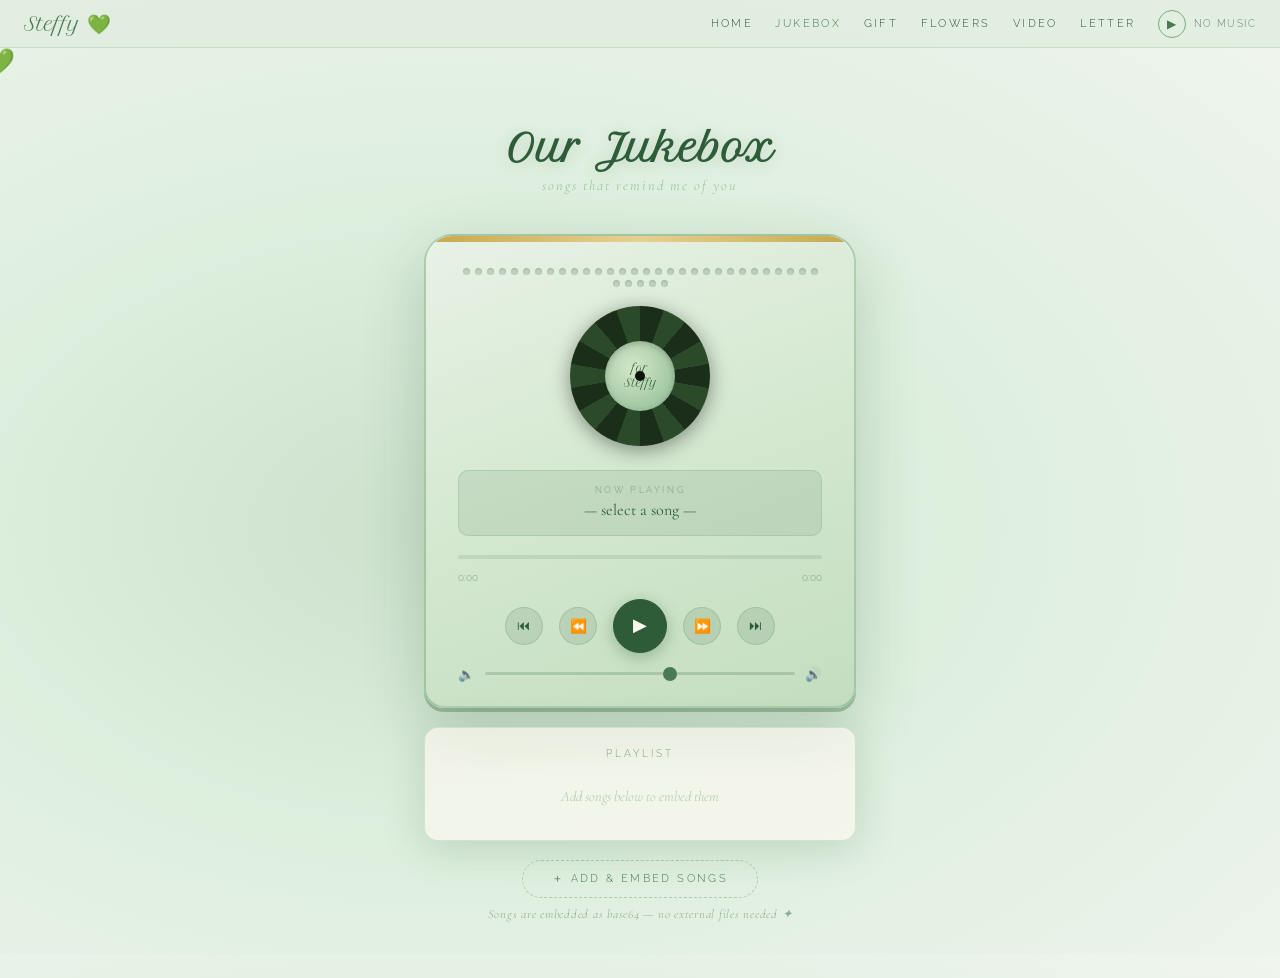
==== dukebox.html @ aac08324 "Add files via upload" ====
<!DOCTYPE html>
<html lang="en">
<head>
<meta charset="UTF-8">
<meta name="viewport" content="width=device-width, initial-scale=1.0">
<title>Jukebox 🎵 · Steffy</title>
<link rel="stylesheet" href="style.css">
<style>
body { background:radial-gradient(ellipse at 35% 55%, #cce0cc 0%, #dceedd 40%, #f0f5ee 100%); min-height:100vh; padding-top:60px; }
.juke-wrap { max-width:480px; margin:4rem auto 2rem; padding:0 1.5rem; text-align:center; }
.page-title { font-family:'Petit Formal Script',cursive; font-size:2.4rem; color:var(--matcha-deep); margin-bottom:.3rem; text-shadow:0 2px 16px rgba(46,92,56,.18); }
.page-sub { font-family:'Cormorant Garamond',serif; font-style:italic; color:var(--matcha); font-size:.9rem; letter-spacing:.14em; margin-bottom:2.5rem; opacity:.7; }
.jukebox { background:linear-gradient(160deg,#e8f2e6 0%,#d4e8d0 50%,#c4ddc0 100%); border-radius:28px 28px 20px 20px; border:2px solid rgba(122,171,128,.5); box-shadow:0 20px 60px rgba(46,92,56,.22),0 4px 0 rgba(74,122,82,.4),inset 0 1px 0 rgba(255,255,255,.8); padding:2rem 2rem 1.5rem; position:relative; overflow:hidden; }
.jukebox::before { content:''; position:absolute; top:0; left:0; right:0; height:6px; background:linear-gradient(90deg,var(--gold),var(--gold-light),var(--gold)); }
.grille { display:flex; flex-wrap:wrap; gap:5px; justify-content:center; margin-bottom:1.2rem; }
.grille-dot { width:7px; height:7px; border-radius:50%; background:rgba(46,92,56,.2); box-shadow:inset 0 1px 2px rgba(0,0,0,.15); }
.record-wrap { position:relative; width:140px; height:140px; margin:0 auto 1.5rem; }
.record { width:140px; height:140px; border-radius:50%; background:conic-gradient(#1a2e1a 0deg 20deg,#2a4a2a 20deg 40deg,#1a2e1a 40deg 60deg,#2a4a2a 60deg 80deg,#1a2e1a 80deg 100deg,#2a4a2a 100deg 120deg,#1a2e1a 120deg 140deg,#2a4a2a 140deg 160deg,#1a2e1a 160deg 180deg,#2a4a2a 180deg 200deg,#1a2e1a 200deg 220deg,#2a4a2a 220deg 240deg,#1a2e1a 240deg 260deg,#2a4a2a 260deg 280deg,#1a2e1a 280deg 300deg,#2a4a2a 300deg 320deg,#1a2e1a 320deg 340deg,#2a4a2a 340deg 360deg); box-shadow:0 4px 20px rgba(0,0,0,.4); }
.record.spinning { animation:spin 2.4s linear infinite; }
@keyframes spin { to{transform:rotate(360deg)} }
.record-label { position:absolute; inset:35px; border-radius:50%; background:radial-gradient(circle at 40% 38%,#d4e8c8,#8ab890); display:flex; align-items:center; justify-content:center; box-shadow:inset 0 2px 6px rgba(0,0,0,.2); }
.record-label-text { font-family:'Petit Formal Script',cursive; font-size:.7rem; color:#2e5c38; text-align:center; line-height:1.3; }
.record-hole { position:absolute;inset:0;margin:auto;width:10px;height:10px;border-radius:50%;background:#111;z-index:2; }
.now-playing { background:rgba(46,92,56,.1); border-radius:10px; padding:.8rem 1rem; margin-bottom:1.2rem; border:1px solid rgba(122,171,128,.3); }
.np-label { font-size:.58rem; letter-spacing:.28em; text-transform:uppercase; color:var(--matcha-dark); opacity:.6; margin-bottom:.3rem; }
.np-title { font-family:'Cormorant Garamond',serif; font-size:1rem; color:var(--matcha-deep); font-weight:400; min-height:1.4rem; }
.progress-bar-wrap { background:rgba(46,92,56,.12); border-radius:4px; height:4px; margin:.8rem 0; cursor:pointer; }
.progress-bar-fill { height:100%; border-radius:4px; background:linear-gradient(90deg,var(--matcha-dark),var(--matcha)); transition:width .3s; width:0%; }
.time-row { display:flex; justify-content:space-between; font-size:.62rem; color:var(--matcha-dark); opacity:.6; }
.controls { display:flex; align-items:center; justify-content:center; gap:1rem; margin:1rem 0 .8rem; }
.ctrl-btn { background:rgba(46,92,56,.12); border:1.5px solid rgba(122,171,128,.4); border-radius:50%; width:38px;height:38px; display:flex;align-items:center;justify-content:center; cursor:pointer;font-size:.85rem;color:var(--matcha-deep);transition:all .25s; }
.ctrl-btn:hover { background:var(--matcha); color:var(--cream); border-color:var(--matcha); transform:scale(1.08); }
.ctrl-btn.play-btn { width:54px;height:54px;font-size:1.1rem; background:var(--matcha-deep);color:var(--cream);border-color:var(--matcha-deep); box-shadow:0 4px 16px rgba(46,92,56,.35); }
.ctrl-btn.play-btn:hover { background:var(--matcha); }
.vol-row { display:flex; align-items:center; gap:.6rem; margin-top:.4rem; }
.vol-icon { font-size:.85rem; color:var(--matcha-dark); opacity:.7; }
.vol-slider { flex:1; -webkit-appearance:none; height:3px; background:rgba(46,92,56,.2); border-radius:3px; outline:none; cursor:pointer; }
.vol-slider::-webkit-slider-thumb { -webkit-appearance:none; width:14px;height:14px;border-radius:50%; background:var(--matcha-dark); cursor:pointer; }
.tracklist-wrap { margin-top:1.8rem; }
.tracklist-title { font-size:.65rem; letter-spacing:.28em; text-transform:uppercase; color:var(--matcha-dark); margin-bottom:.8rem; opacity:.7; }
.tracklist { list-style:none; display:flex; flex-direction:column; gap:.4rem; }
.track-item { display:flex; align-items:center; gap:.8rem; padding:.65rem .9rem; border-radius:10px; cursor:pointer; background:rgba(255,255,255,.4); border:1px solid rgba(122,171,128,.2); transition:all .25s; }
.track-item:hover { background:rgba(255,255,255,.75); border-color:var(--matcha-light); transform:translateX(3px); }
.track-item.active { background:rgba(122,171,128,.2); border-color:var(--matcha); }
.track-num { font-size:.62rem; color:var(--matcha-dark); opacity:.5; width:16px; text-align:center; }
.track-info { flex:1; text-align:left; }
.track-name { font-size:.82rem; color:var(--ink); font-weight:300; }
.track-eq { display:none; gap:2px; align-items:flex-end; }
.track-item.active .track-eq { display:flex; }
.track-item.active .track-num { display:none; }
.eq-bar { width:3px; background:var(--matcha-dark); border-radius:2px; animation:eqBounce .5s ease infinite alternate; }
.eq-bar:nth-child(2){animation-delay:.1s} .eq-bar:nth-child(3){animation-delay:.2s}
@keyframes eqBounce { from{height:4px} to{height:14px} }
.add-music-wrap { margin-top:1.2rem; }
.add-music-btn { background:transparent; border:1.5px dashed rgba(122,171,128,.5); color:var(--matcha-dark); font-family:'Raleway',sans-serif; font-weight:300; font-size:.68rem; letter-spacing:.22em; text-transform:uppercase; padding:.7rem 1.8rem; border-radius:50px; cursor:pointer; transition:all .3s; display:inline-flex; align-items:center; gap:.5rem; }
.add-music-btn:hover { border-color:var(--matcha); background:rgba(122,171,128,.1); }

/* ── Embed notice ── */
.embed-info { font-family:'Cormorant Garamond',serif; font-style:italic; font-size:.78rem; color:var(--matcha-dark); opacity:.55; margin-top:.5rem; letter-spacing:.06em; }

#music-file-input { display:none; }
</style>
</head>
<body>

<div id="cursor"></div>
<div id="cursor-trail"></div>

<nav class="nav-bar">
  <a class="nav-logo" href="index.html">Steffy 💚</a>
  <div class="nav-links">
    <a href="index.html">Home</a>
    <a href="dukebox.html">Jukebox</a>
    <a href="giftbox.html">Gift</a>
    <a href="flower.html">Flowers</a>
    <a href="video.html">Video</a>
    <a href="letter.html">Letter</a>
  </div>
</nav>

<main class="juke-wrap">
  <h1 class="page-title">Our Jukebox</h1>
  <p class="page-sub">songs that remind me of you</p>

  <div class="jukebox">
    <div class="grille" id="grille"></div>
    <div class="record-wrap">
      <div class="record" id="record">
        <div class="record-label"><span class="record-label-text">for<br>Steffy</span></div>
        <div class="record-hole"></div>
      </div>
    </div>
    <div class="now-playing">
      <div class="np-label">now playing</div>
      <div class="np-title" id="np-title">— select a song —</div>
    </div>
    <div class="progress-bar-wrap" id="progress-wrap">
      <div class="progress-bar-fill" id="progress-fill"></div>
    </div>
    <div class="time-row">
      <span id="time-cur">0:00</span>
      <span id="time-dur">0:00</span>
    </div>
    <div class="controls">
      <button class="ctrl-btn" id="btn-prev">⏮</button>
      <button class="ctrl-btn" id="btn-rew">⏪</button>
      <button class="ctrl-btn play-btn" id="btn-play">▶</button>
      <button class="ctrl-btn" id="btn-fwd">⏩</button>
      <button class="ctrl-btn" id="btn-next">⏭</button>
    </div>
    <div class="vol-row">
      <span class="vol-icon">🔈</span>
      <input class="vol-slider" type="range" id="vol-slider" min="0" max="1" step="0.02" value="0.6">
      <span class="vol-icon">🔊</span>
    </div>
  </div>

  <div class="tracklist-wrap glass" style="padding:1.2rem 1rem;border-radius:14px;margin-top:1.2rem;">
    <p class="tracklist-title">playlist</p>
    <ul class="tracklist" id="tracklist">
      <li style="text-align:center;font-family:'Cormorant Garamond',serif;font-style:italic;color:var(--matcha);opacity:.6;padding:1rem;font-size:.9rem;">Add songs below to embed them</li>
    </ul>
  </div>

  <div class="add-music-wrap">
    <button class="add-music-btn" onclick="document.getElementById('music-file-input').click()">
      ＋ Add &amp; Embed Songs
    </button>
    <input type="file" id="music-file-input" accept="audio/*" multiple onchange="addTracks(this)">
    <p class="embed-info">Songs are embedded as base64 — no external files needed ✦</p>
  </div>
</main>

<script src="script.js"></script>
<script>
// ─── Audio engine ──────────────────────────────────────────
const audio = new Audio();
audio.loop  = false;

// ✏️ EMBEDDED TRACKS — paste base64 data URIs here
// Format: { name: "Song Name", url: "data:audio/mp3;base64,..." }
// To add: load a song via the button below; it will embed automatically.
// You can also hardcode tracks here after embedding them once:
//
// let tracks = [
//   { name: "Song Name", url: "[data-uri]..." },
// ];
let tracks = [];

let current  = -1;
let isPlaying = false;

window.addEventListener('load', () => {
  buildGrille();

  // restore from session (base64 src is stored)
  const savedSrc  = sessionStorage.getItem('steffy_music_src');
  const savedTime = parseFloat(sessionStorage.getItem('steffy_music_time') || '0');
  const savedPlay = sessionStorage.getItem('steffy_music_playing') === 'true';

  if (savedSrc && savedSrc.startsWith('data:')) {
    // find matching track or create a temporary entry
    let idx = tracks.findIndex(t => t.url === savedSrc);
    if (idx === -1) {
      const name = sessionStorage.getItem('steffy_music_name') || 'Track';
      tracks.push({ name, url: savedSrc });
      idx = tracks.length - 1;
    }
    renderTracklist();
    loadTrack(idx, savedPlay, savedTime);
  } else {
    renderTracklist();
  }
});

function buildGrille() {
  const g = document.getElementById('grille');
  for (let i = 0; i < 35; i++) {
    const d = document.createElement('div'); d.className='grille-dot'; g.appendChild(d);
  }
}

function addTracks(input) {
  const files = Array.from(input.files);
  let loaded = 0;
  files.forEach(f => {
    const reader = new FileReader();
    reader.onload = e => {
      const name = f.name.replace(/\.[^/.]+$/,'').replace(/[-_]/g,' ');
      tracks.push({ name, url: e.target.result }); // base64 data URI
      loaded++;
      if (loaded === files.length) {
        renderTracklist();
        if (current === -1) loadTrack(0, false);
      }
    };
    reader.readAsDataURL(f); // ← embeds as base64
  });
  input.value = '';
}

function renderTracklist() {
  const ul = document.getElementById('tracklist');
  ul.innerHTML = '';
  if (!tracks.length) {
    ul.innerHTML = '<li style="text-align:center;font-family:\'Cormorant Garamond\',serif;font-style:italic;color:var(--matcha);opacity:.6;padding:1rem;font-size:.9rem;">Add songs below to embed them</li>';
    return;
  }
  tracks.forEach((t, i) => {
    const li = document.createElement('li');
    li.className = 'track-item' + (i===current?' active':'');
    li.innerHTML = `
      <span class="track-num">${i+1}</span>
      <div class="track-eq">
        <div class="eq-bar" style="height:8px"></div>
        <div class="eq-bar" style="height:12px"></div>
        <div class="eq-bar" style="height:6px"></div>
      </div>
      <div class="track-info"><div class="track-name">${t.name}</div></div>
    `;
    li.addEventListener('click', () => loadTrack(i, true));
    ul.appendChild(li);
  });
}

function loadTrack(idx, autoPlay=false, startTime=0) {
  if (idx < 0 || idx >= tracks.length) return;
  current = idx;
  const t = tracks[idx];
  audio.src = t.url;
  audio.currentTime = startTime;

  // persist base64 so mini-player on other pages can resume
  sessionStorage.setItem('steffy_music_src',  t.url);
  sessionStorage.setItem('steffy_music_name', t.name);
  sessionStorage.setItem('steffy_music_time', startTime);

  document.getElementById('np-title').textContent = t.name;
  renderTracklist();

  if (autoPlay) { audio.play(); setPlaying(true); }
  else           { setPlaying(false); }
}

function setPlaying(p) {
  isPlaying = p;
  document.getElementById('btn-play').textContent = p ? '⏸' : '▶';
  document.getElementById('record').classList.toggle('spinning', p);
  sessionStorage.setItem('steffy_music_playing', p);
  const mpBtn = document.getElementById('mp-btn');
  if (mpBtn) mpBtn.textContent = p ? '⏸' : '▶';
}

document.getElementById('btn-play').addEventListener('click', () => {
  if (!tracks.length) return;
  if (current === -1) loadTrack(0, true);
  else if (isPlaying) { audio.pause(); setPlaying(false); }
  else                { audio.play();  setPlaying(true);  }
});
document.getElementById('btn-next').addEventListener('click', () => loadTrack((current+1)%tracks.length, isPlaying));
document.getElementById('btn-prev').addEventListener('click', () => loadTrack((current-1+tracks.length)%tracks.length, isPlaying));
document.getElementById('btn-fwd').addEventListener('click',  () => { audio.currentTime = Math.min(audio.currentTime+10, audio.duration||0); });
document.getElementById('btn-rew').addEventListener('click',  () => { audio.currentTime = Math.max(audio.currentTime-10, 0); });

document.getElementById('vol-slider').addEventListener('input', e => {
  audio.volume = e.target.value;
  sessionStorage.setItem('steffy_music_vol', e.target.value);
});

function fmtTime(s) {
  if (!s||isNaN(s)) return '0:00';
  return Math.floor(s/60)+':'+(Math.floor(s%60)<10?'0':'')+Math.floor(s%60);
}
audio.addEventListener('timeupdate', () => {
  const pct = audio.duration ? (audio.currentTime/audio.duration)*100 : 0;
  document.getElementById('progress-fill').style.width = pct+'%';
  document.getElementById('time-cur').textContent = fmtTime(audio.currentTime);
  document.getElementById('time-dur').textContent = fmtTime(audio.duration);
  sessionStorage.setItem('steffy_music_time', audio.currentTime);
});
document.getElementById('progress-wrap').addEventListener('click', e => {
  if (!audio.duration) return;
  const r = e.currentTarget.getBoundingClientRect();
  audio.currentTime = ((e.clientX-r.left)/r.width)*audio.duration;
});
audio.addEventListener('ended', () => loadTrack((current+1)%tracks.length, true));
window.addEventListener('beforeunload', () => {
  sessionStorage.setItem('steffy_music_time', audio.currentTime);
  sessionStorage.setItem('steffy_music_playing', !audio.paused);
});
</script>
</body>
</html>
---- style.css ----
/* ============================================================
   STEFFY BIRTHDAY SYSTEM — style.css
   Shared across all pages
   ============================================================ */

@import url('https://fonts.googleapis.com/css2?family=Cormorant+Garamond:ital,wght@0,300;0,400;0,600;1,300;1,400&family=Petit+Formal+Script&family=Raleway:wght@200;300;400&display=swap');

/* ── Variables ── */
:root {
  --bg:          #f0f5ee;
  --bg-deep:     #e4ede0;
  --matcha:      #7aab80;
  --matcha-dark: #4a7a52;
  --matcha-deep: #2e5c38;
  --matcha-light:#b8d8bc;
  --matcha-pale: #dceedd;
  --gold:        #c8a84b;
  --gold-light:  #e8d090;
  --cream:       #faf7ee;
  --ink:         #1e2e1a;
  --ink-soft:    #3a5040;
  --white:       #ffffff;
  --shadow:      rgba(46,92,56,.18);
}

/* ── Reset ── */
*, *::before, *::after { box-sizing: border-box; margin: 0; padding: 0; }

body {
  background: var(--bg);
  color: var(--ink);
  font-family: 'Raleway', sans-serif;
  font-weight: 300;
  min-height: 100vh;
  overflow-x: hidden;
  cursor: none;
}

/* ── Custom cursor ── */
/* ── Cute Custom Cursor ── */
#cursor {
  position: fixed;
  width: 24px;
  height: 24px;
  pointer-events: none;
  z-index: 10000;
  display: flex;
  align-items: center;
  justify-content: center;
  transform: translate(-50%, -50%);
  font-size: 1.5rem; /* Size of the heart */
  transition: transform 0.1s ease-out;
}

#cursor-trail {
  position: fixed;
  width: 12px;
  height: 12px;
  pointer-events: none;
  z-index: 9999;
  background: var(--gold-light);
  border-radius: 50%;
  opacity: 0.6;
  transform: translate(-50%, -50%);
  filter: blur(2px);
  transition: left 0.15s ease-out, top 0.15s ease-out;
}

/* Hide the default mouse cursor across the whole system */
html, body, a, button {
  cursor: none !important;
}
/* ── Floating leaves ── */
.leaf {
  position: fixed; pointer-events: none; z-index: 1;
  font-size: .9rem; opacity: 0;
  animation: leafFloat linear infinite;
}
@keyframes leafFloat {
  0%   { transform: translateY(110vh) rotate(0deg);   opacity: 0; }
  8%   { opacity: .7; }
  92%  { opacity: .5; }
  100% { transform: translateY(-10vh) rotate(540deg); opacity: 0; }
}

/* ── Page fade in ── */
.page-enter {
  animation: pageIn .7s cubic-bezier(.2,.8,.3,1) both;
}
@keyframes pageIn {
  from { opacity: 0; transform: translateY(18px); }
  to   { opacity: 1; transform: none; }
}

/* ── Glass card ── */
.glass {
  background: rgba(250,247,238,.75);
  backdrop-filter: blur(12px);
  -webkit-backdrop-filter: blur(12px);
  border: 1px solid rgba(184,216,188,.6);
  border-radius: 16px;
  box-shadow: 0 8px 40px var(--shadow);
}

/* ── Shared nav bar (music persists via localStorage) ── */
.nav-bar {
  position: fixed; top: 0; left: 0; right: 0; z-index: 100;
  display: flex; align-items: center; justify-content: space-between;
  padding: .6rem 1.5rem;
  background: rgba(224,237,222,.85);
  backdrop-filter: blur(10px);
  border-bottom: 1px solid rgba(122,171,128,.25);
}
.nav-logo {
  font-family: 'Petit Formal Script', cursive;
  font-size: 1.2rem; color: var(--matcha-dark);
  text-decoration: none;
}
.nav-links { display: flex; gap: 1.4rem; align-items: center; }
.nav-links a {
  font-size: .68rem; letter-spacing: .22em; text-transform: uppercase;
  color: var(--ink-soft); text-decoration: none; transition: color .25s;
  font-weight: 300;
}
.nav-links a:hover, .nav-links a.active { color: var(--matcha-dark); }

/* ── Shared button styles ── */
.btn {
  font-family: 'Raleway', sans-serif; font-weight: 300; font-size: .72rem;
  letter-spacing: .28em; text-transform: uppercase; cursor: pointer;
  transition: all .3s; border-radius: 50px; padding: .85rem 2.4rem;
  display: inline-block; text-decoration: none;
}
.btn-filled {
  background: var(--matcha-dark); color: var(--cream); border: none;
  box-shadow: 0 6px 20px rgba(46,92,56,.3);
}
.btn-filled:hover { background: var(--matcha); transform: translateY(-2px); box-shadow: 0 10px 28px rgba(46,92,56,.35); }
.btn-outline {
  background: transparent; color: var(--matcha-dark);
  border: 1.5px solid var(--matcha);
}
.btn-outline:hover { background: var(--matcha-pale); transform: translateY(-1px); }

/* ── Stars / sparkles ── */
.sparkle {
  position: absolute; pointer-events: none;
  animation: sparkPop .6s ease forwards;
}
@keyframes sparkPop {
  0%   { transform: scale(0) rotate(0deg);   opacity: 1; }
  60%  { transform: scale(1.4) rotate(180deg); opacity: .8; }
  100% { transform: scale(0) rotate(360deg); opacity: 0; }
}

/* ── Scrollbar ── */
::-webkit-scrollbar { width: 6px; }
::-webkit-scrollbar-track { background: var(--bg); }
::-webkit-scrollbar-thumb { background: var(--matcha-light); border-radius: 3px; }
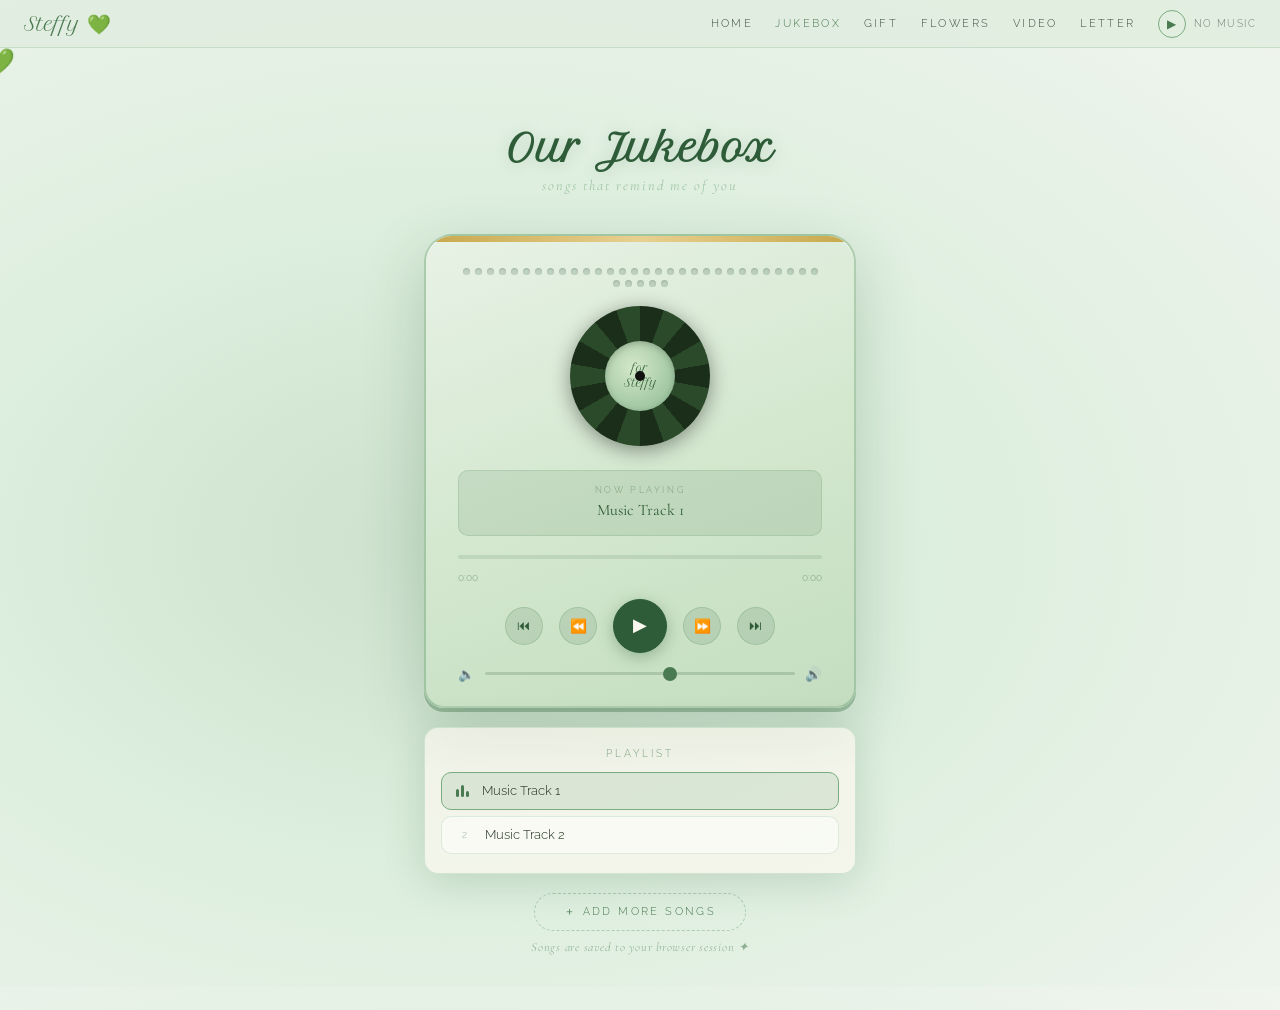
==== commit b1237890: "Update dukebox.html" ====
--- a/dukebox.html
+++ b/dukebox.html
@@ -117,17 +117,15 @@
 
   <div class="tracklist-wrap glass" style="padding:1.2rem 1rem;border-radius:14px;margin-top:1.2rem;">
     <p class="tracklist-title">playlist</p>
-    <ul class="tracklist" id="tracklist">
-      <li style="text-align:center;font-family:'Cormorant Garamond',serif;font-style:italic;color:var(--matcha);opacity:.6;padding:1rem;font-size:.9rem;">Add songs below to embed them</li>
-    </ul>
+    <ul class="tracklist" id="tracklist"></ul>
   </div>
 
   <div class="add-music-wrap">
     <button class="add-music-btn" onclick="document.getElementById('music-file-input').click()">
-      ＋ Add &amp; Embed Songs
+      ＋ Add More Songs
     </button>
     <input type="file" id="music-file-input" accept="audio/*" multiple onchange="addTracks(this)">
-    <p class="embed-info">Songs are embedded as base64 — no external files needed ✦</p>
+    <p class="embed-info">Songs are saved to your browser session ✦</p>
   </div>
 </main>
 
@@ -137,39 +135,35 @@
 const audio = new Audio();
 audio.loop  = false;
 
-// ✏️ EMBEDDED TRACKS — paste base64 data URIs here
-// Format: { name: "Song Name", url: "data:audio/mp3;base64,..." }
-// To add: load a song via the button below; it will embed automatically.
-// You can also hardcode tracks here after embedding them once:
-//
-// let tracks = [
-//   { name: "Song Name", url: "[data-uri]..." },
-// ];
-let tracks = [];
+// ✏️ FIXED: Added your two songs here
+let tracks = [
+  { name: "Music Track 1", url: "music1.mp3" },
+  { name: "Music Track 2", url: "music2.mp3" }
+];
 
 let current  = -1;
 let isPlaying = false;
 
 window.addEventListener('load', () => {
   buildGrille();
-
-  // restore from session (base64 src is stored)
+  
+  // 1. Force the tracklist to render immediately
+  renderTracklist();
+
+  // 2. Resume session or load the first song by default
   const savedSrc  = sessionStorage.getItem('steffy_music_src');
   const savedTime = parseFloat(sessionStorage.getItem('steffy_music_time') || '0');
   const savedPlay = sessionStorage.getItem('steffy_music_playing') === 'true';
 
-  if (savedSrc && savedSrc.startsWith('data:')) {
-    // find matching track or create a temporary entry
+  if (savedSrc) {
     let idx = tracks.findIndex(t => t.url === savedSrc);
-    if (idx === -1) {
-      const name = sessionStorage.getItem('steffy_music_name') || 'Track';
-      tracks.push({ name, url: savedSrc });
-      idx = tracks.length - 1;
+    if (idx !== -1) {
+      loadTrack(idx, savedPlay, savedTime);
+    } else {
+      loadTrack(0, false);
     }
-    renderTracklist();
-    loadTrack(idx, savedPlay, savedTime);
-  } else {
-    renderTracklist();
+  } else if (tracks.length > 0) {
+    loadTrack(0, false);
   }
 });
 
@@ -187,14 +181,13 @@
     const reader = new FileReader();
     reader.onload = e => {
       const name = f.name.replace(/\.[^/.]+$/,'').replace(/[-_]/g,' ');
-      tracks.push({ name, url: e.target.result }); // base64 data URI
+      tracks.push({ name, url: e.target.result }); 
       loaded++;
       if (loaded === files.length) {
         renderTracklist();
-        if (current === -1) loadTrack(0, false);
       }
     };
-    reader.readAsDataURL(f); // ← embeds as base64
+    reader.readAsDataURL(f);
   });
   input.value = '';
 }
@@ -202,10 +195,7 @@
 function renderTracklist() {
   const ul = document.getElementById('tracklist');
   ul.innerHTML = '';
-  if (!tracks.length) {
-    ul.innerHTML = '<li style="text-align:center;font-family:\'Cormorant Garamond\',serif;font-style:italic;color:var(--matcha);opacity:.6;padding:1rem;font-size:.9rem;">Add songs below to embed them</li>';
-    return;
-  }
+  
   tracks.forEach((t, i) => {
     const li = document.createElement('li');
     li.className = 'track-item' + (i===current?' active':'');
@@ -230,7 +220,6 @@
   audio.src = t.url;
   audio.currentTime = startTime;
 
-  // persist base64 so mini-player on other pages can resume
   sessionStorage.setItem('steffy_music_src',  t.url);
   sessionStorage.setItem('steffy_music_name', t.name);
   sessionStorage.setItem('steffy_music_time', startTime);
@@ -238,8 +227,11 @@
   document.getElementById('np-title').textContent = t.name;
   renderTracklist();
 
-  if (autoPlay) { audio.play(); setPlaying(true); }
-  else           { setPlaying(false); }
+  if (autoPlay) { 
+    audio.play().catch(e => console.log("Playback interaction required")); 
+    setPlaying(true); 
+  }
+  else { setPlaying(false); }
 }
 
 function setPlaying(p) {
@@ -247,8 +239,6 @@
   document.getElementById('btn-play').textContent = p ? '⏸' : '▶';
   document.getElementById('record').classList.toggle('spinning', p);
   sessionStorage.setItem('steffy_music_playing', p);
-  const mpBtn = document.getElementById('mp-btn');
-  if (mpBtn) mpBtn.textContent = p ? '⏸' : '▶';
 }
 
 document.getElementById('btn-play').addEventListener('click', () => {
@@ -257,6 +247,7 @@
   else if (isPlaying) { audio.pause(); setPlaying(false); }
   else                { audio.play();  setPlaying(true);  }
 });
+
 document.getElementById('btn-next').addEventListener('click', () => loadTrack((current+1)%tracks.length, isPlaying));
 document.getElementById('btn-prev').addEventListener('click', () => loadTrack((current-1+tracks.length)%tracks.length, isPlaying));
 document.getElementById('btn-fwd').addEventListener('click',  () => { audio.currentTime = Math.min(audio.currentTime+10, audio.duration||0); });
@@ -271,6 +262,7 @@
   if (!s||isNaN(s)) return '0:00';
   return Math.floor(s/60)+':'+(Math.floor(s%60)<10?'0':'')+Math.floor(s%60);
 }
+
 audio.addEventListener('timeupdate', () => {
   const pct = audio.duration ? (audio.currentTime/audio.duration)*100 : 0;
   document.getElementById('progress-fill').style.width = pct+'%';
@@ -278,16 +270,14 @@
   document.getElementById('time-dur').textContent = fmtTime(audio.duration);
   sessionStorage.setItem('steffy_music_time', audio.currentTime);
 });
+
 document.getElementById('progress-wrap').addEventListener('click', e => {
   if (!audio.duration) return;
   const r = e.currentTarget.getBoundingClientRect();
   audio.currentTime = ((e.clientX-r.left)/r.width)*audio.duration;
 });
+
 audio.addEventListener('ended', () => loadTrack((current+1)%tracks.length, true));
-window.addEventListener('beforeunload', () => {
-  sessionStorage.setItem('steffy_music_time', audio.currentTime);
-  sessionStorage.setItem('steffy_music_playing', !audio.paused);
-});
 </script>
 </body>
 </html>
